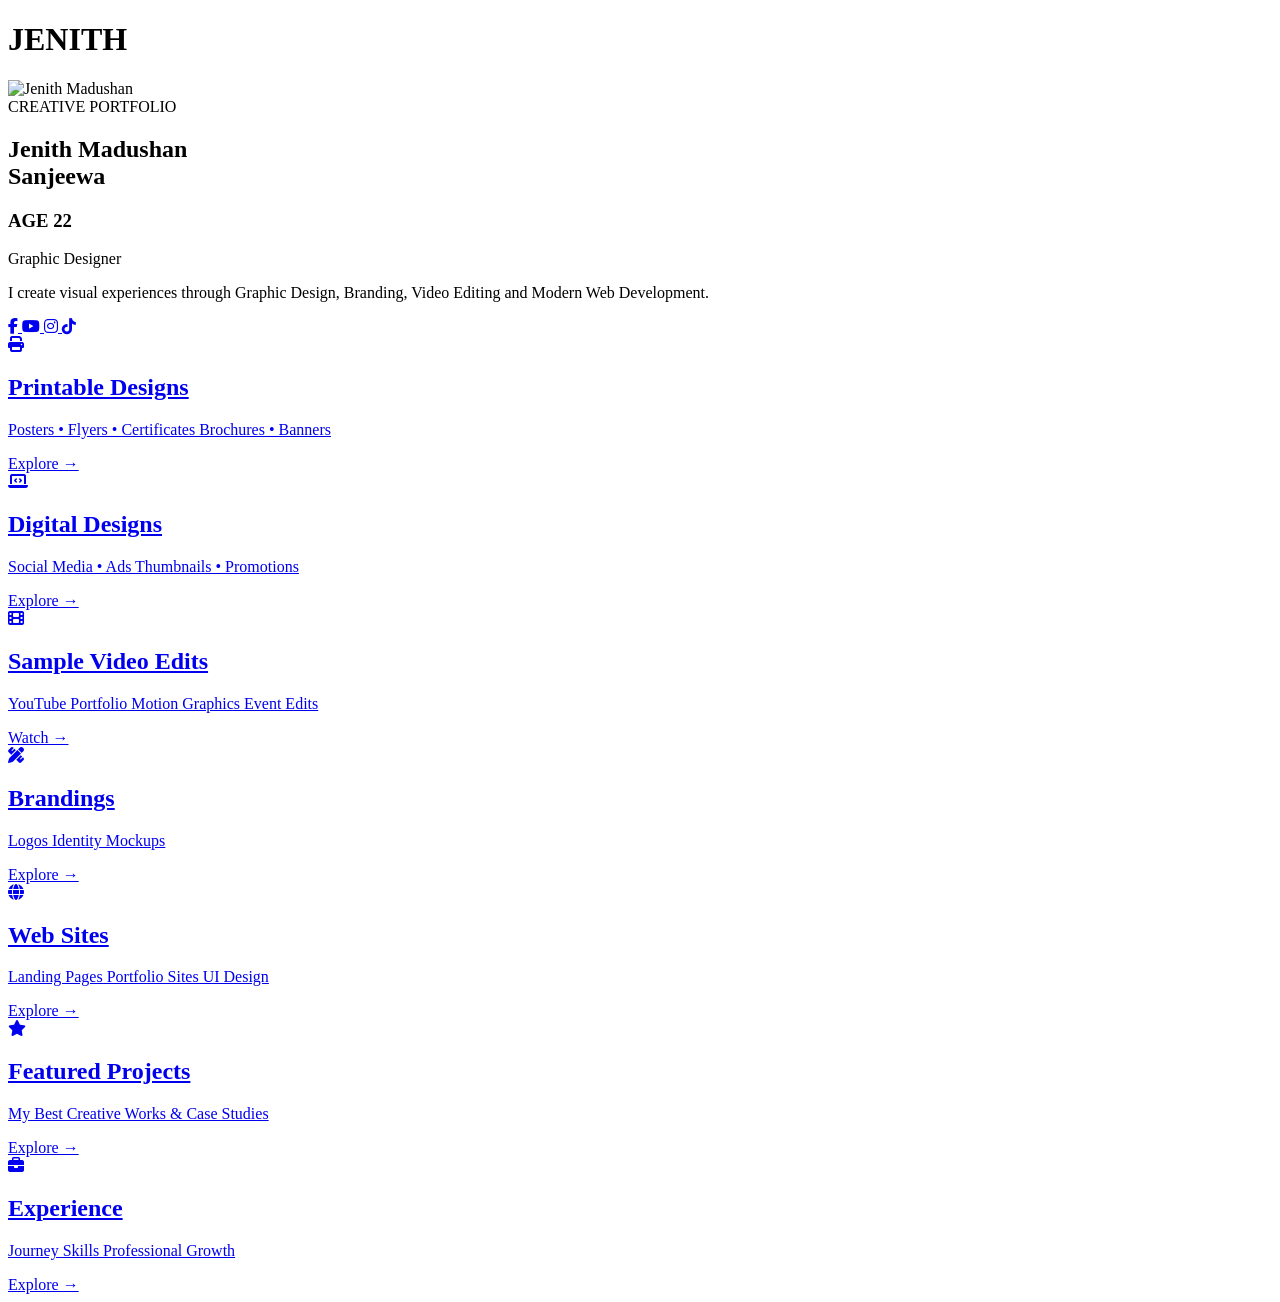
==== index.html @ fa7fbdfe "Create index.html" ====
<!DOCTYPE html>
<html lang="en">

<head>
    <meta charset="UTF-8">
    <meta name="viewport" content="width=device-width, initial-scale=1.0">

    <title>Jenith Madushan | Creative Portfolio</title>

    <meta name="description"
        content="Official Creative Portfolio of Jenith Madushan Sanjeewa - Graphic Designer, Content Creator, Video Editor & Web Developer">

    <!-- Google Fonts -->
    <link rel="preconnect" href="https://fonts.googleapis.com">
    <link rel="preconnect" href="https://fonts.gstatic.com" crossorigin>

    <link href="https://fonts.googleapis.com/css2?family=Inter:wght@300;400;500;600&family=Poppins:wght@400;600;700;800&display=swap"
        rel="stylesheet">

    <!-- Font Awesome -->
    <link rel="stylesheet"
        href="https://cdnjs.cloudflare.com/ajax/libs/font-awesome/6.7.2/css/all.min.css">

    <!-- CSS -->
    <link rel="stylesheet" href="css/style.css">
    <link rel="stylesheet" href="css/animations.css">
    <link rel="stylesheet" href="css/responsive.css">

</head>

<body>

    <!-- Loading Screen -->

    <div id="loader">

        <h1>JENITH</h1>

    </div>

    <!-- Cursor -->

    <div class="cursor-dot"></div>
    <div class="cursor-ring"></div>

    <!-- Animated Background -->

    <div class="background">

        <div class="gradient"></div>

        <div class="particles"></div>

        <div class="glow glow1"></div>
        <div class="glow glow2"></div>

    </div>

    <!-- Main Container -->

    <main>

        <!-- HERO -->

        <section class="hero">

            <div class="hero-left">

                <img src="img/me.png" alt="Jenith Madushan" class="profile">

            </div>

            <div class="hero-right">

                <span class="welcome">
                    CREATIVE PORTFOLIO
                </span>

                <h1>

                    Jenith Madushan
                    <br>
                    Sanjeewa

                </h1>

                <h3>

                    AGE
                    <span>22</span>

                </h3>

                <div class="roles">

                    <span id="typing-role">

                        Graphic Designer

                    </span>

                </div>

                <p>

                    I create visual experiences through Graphic Design,
                    Branding, Video Editing and Modern Web Development.

                </p>

                <!-- SOCIAL -->

                <div class="socials">

                    <a target="_blank"
                        href="https://www.facebook.com/profile.php?id=100086386582147">

                        <i class="fab fa-facebook-f"></i>

                    </a>

                    <a target="_blank"
                        href="https://www.youtube.com/@GamingJeNNa">

                        <i class="fab fa-youtube"></i>

                    </a>

                    <a target="_blank"
                        href="https://www.instagram.com/jms_jenna/">

                        <i class="fab fa-instagram"></i>

                    </a>

                    <a target="_blank"
                        href="https://www.tiktok.com/@gaming_jenna_yt">

                        <i class="fab fa-tiktok"></i>

                    </a>

                </div>

            </div>

        </section>

        <!-- PORTFOLIO SECTIONS -->

        <section class="portfolio-grid">

            <a href="sections/printable.html" class="card printable">

                <div class="icon">

                    <i class="fa-solid fa-print"></i>

                </div>

                <h2>Printable Designs</h2>

                <p>

                    Posters • Flyers • Certificates
                    Brochures • Banners

                </p>

                <span>Explore →</span>

            </a>

            <a href="sections/digital.html" class="card digital">

                <div class="icon">

                    <i class="fa-solid fa-laptop-code"></i>

                </div>

                <h2>Digital Designs</h2>

                <p>

                    Social Media • Ads
                    Thumbnails • Promotions

                </p>

                <span>Explore →</span>

            </a>

            <a href="sections/videos.html" class="card video">

                <div class="icon">

                    <i class="fa-solid fa-film"></i>

                </div>

                <h2>Sample Video Edits</h2>

                <p>

                    YouTube Portfolio
                    Motion Graphics
                    Event Edits

                </p>

                <span>Watch →</span>

            </a>

            <a href="sections/branding.html" class="card branding">

                <div class="icon">

                    <i class="fa-solid fa-pen-ruler"></i>

                </div>

                <h2>Brandings</h2>

                <p>

                    Logos
                    Identity
                    Mockups

                </p>

                <span>Explore →</span>

            </a>

            <a href="sections/websites.html" class="card websites">

                <div class="icon">

                    <i class="fa-solid fa-globe"></i>

                </div>

                <h2>Web Sites</h2>

                <p>

                    Landing Pages
                    Portfolio Sites
                    UI Design

                </p>

                <span>Explore →</span>

            </a>

            <a href="sections/featured.html" class="card featured">

                <div class="icon">

                    <i class="fa-solid fa-star"></i>

                </div>

                <h2>Featured Projects</h2>

                <p>

                    My Best Creative
                    Works & Case Studies

                </p>

                <span>Explore →</span>

            </a>

            <a href="sections/experience.html" class="card experience">

                <div class="icon">

                    <i class="fa-solid fa-briefcase"></i>

                </div>

                <h2>Experience</h2>

                <p>

                    Journey
                    Skills
                    Professional Growth

                </p>

                <span>Explore →</span>

            </a>

        </section>
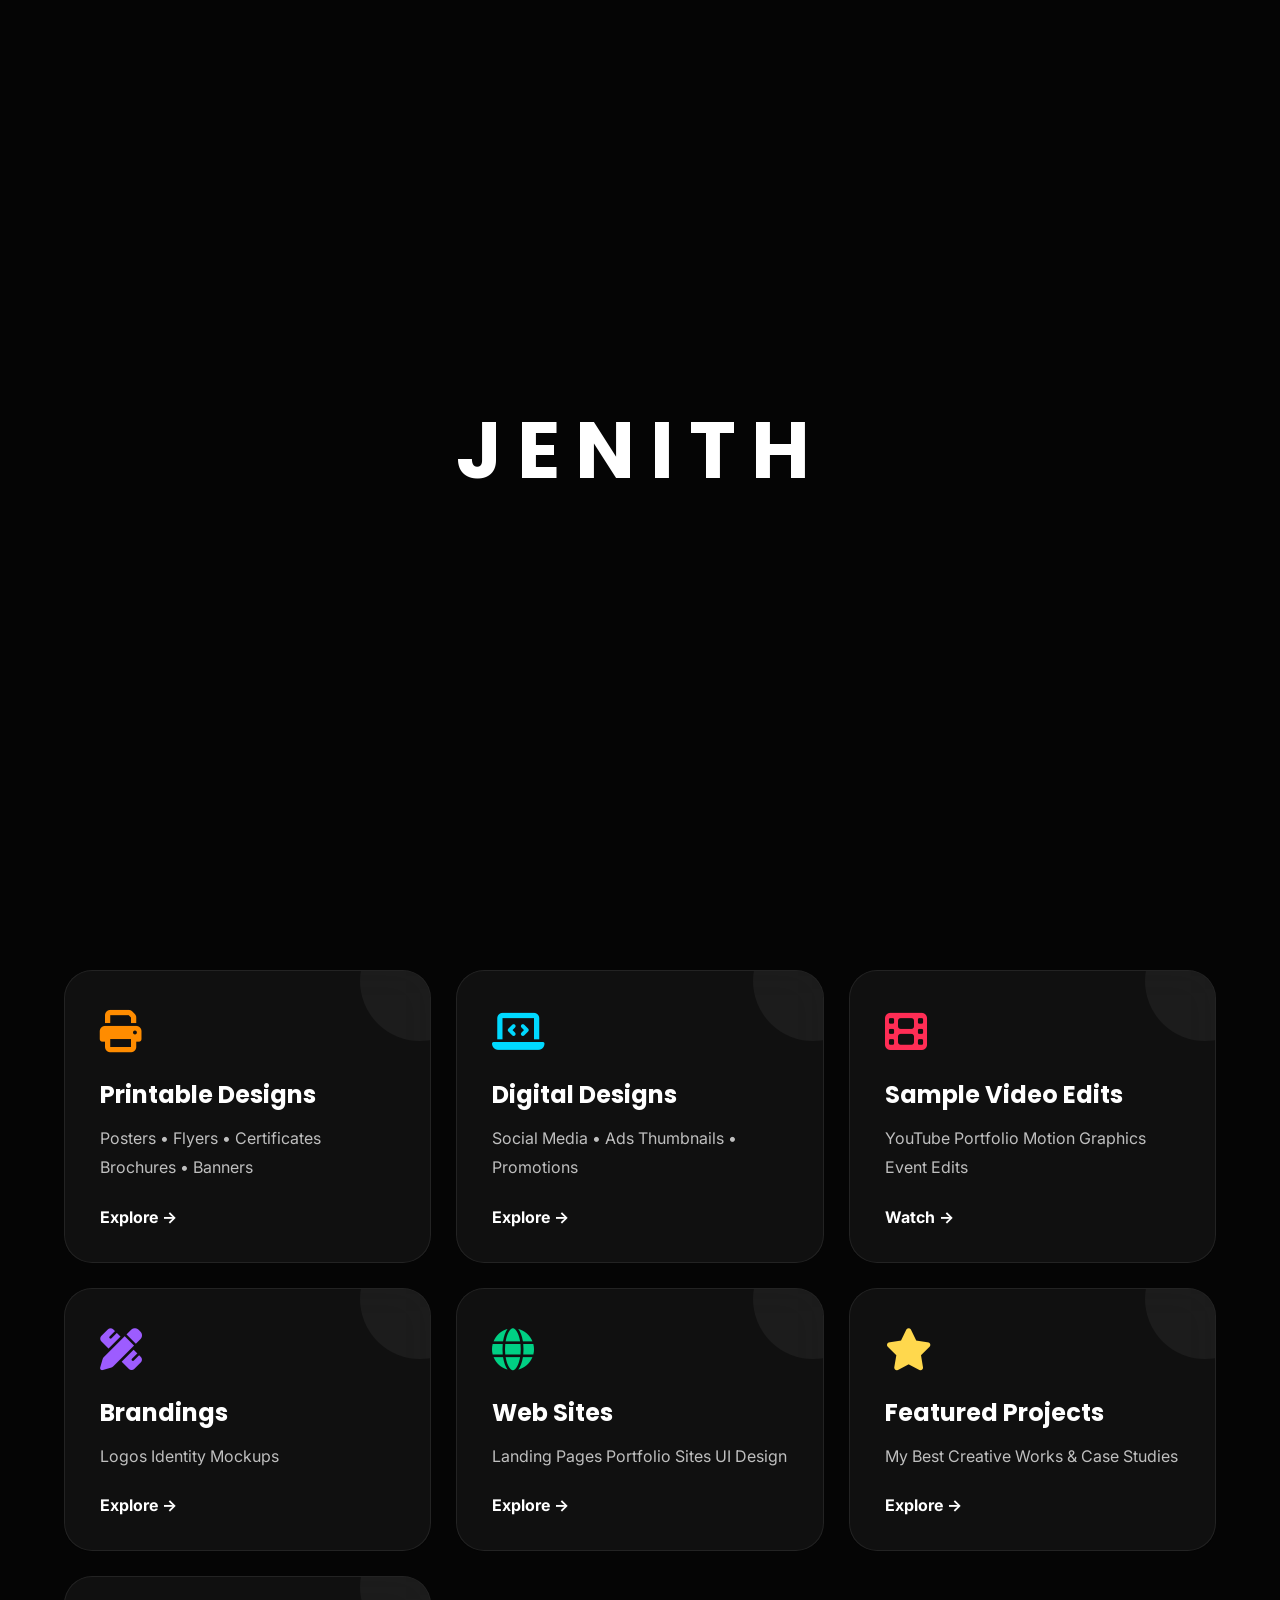
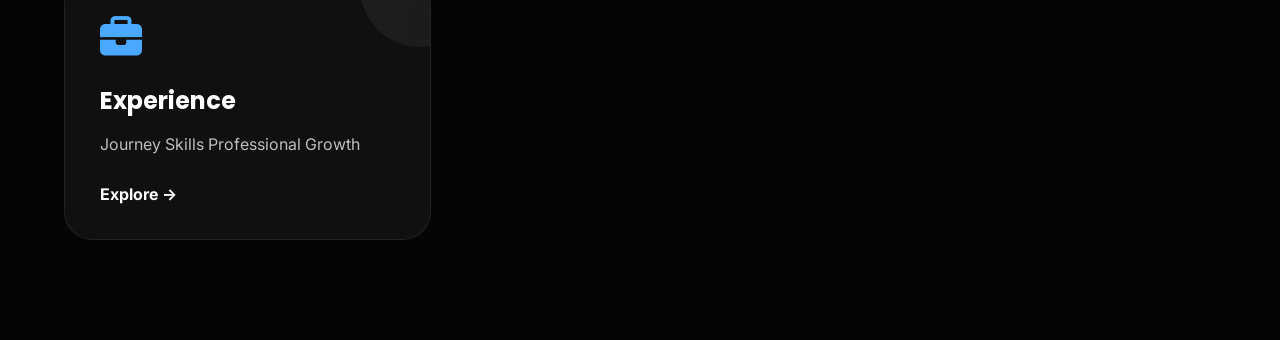
==== commit e289c3e5: "Update index.html" ====
--- a/index.html
+++ b/index.html
@@ -24,7 +24,7 @@
     <!-- CSS -->
     <link rel="stylesheet" href="css/style.css">
     <link rel="stylesheet" href="css/animations.css">
-    <link rel="stylesheet" href="css/responsive.css">
+    
 
 </head>
 
--- a/css/style.css
+++ b/css/style.css
@@ -0,0 +1,625 @@
+/* ==========================================
+   JENITH MADUSHAN PORTFOLIO
+   style.css
+========================================== */
+
+/* Google Fonts */
+@import url('https://fonts.googleapis.com/css2?family=Inter:wght@300;400;500;600&family=Poppins:wght@400;600;700;800&display=swap');
+
+/* ==============================
+   RESET
+==============================*/
+
+*{
+    margin:0;
+    padding:0;
+    box-sizing:border-box;
+}
+
+html{
+    scroll-behavior:smooth;
+}
+
+body{
+
+    background:#050505;
+
+    color:#fff;
+
+    font-family:'Inter',sans-serif;
+
+    overflow-x:hidden;
+
+}
+
+/* Scrollbar */
+
+::-webkit-scrollbar{
+
+    width:8px;
+
+}
+
+::-webkit-scrollbar-track{
+
+    background:#0b0b0b;
+
+}
+
+::-webkit-scrollbar-thumb{
+
+    background:#444;
+
+    border-radius:20px;
+
+}
+
+::-webkit-scrollbar-thumb:hover{
+
+    background:#00d4ff;
+
+}
+
+/* ==============================
+    VARIABLES
+==============================*/
+
+:root{
+
+    --bg:#050505;
+
+    --card:#121212;
+
+    --glass:rgba(20,20,20,.75);
+
+    --border:rgba(255,255,255,.08);
+
+    --text:#ffffff;
+
+    --muted:#bdbdbd;
+
+    --orange:#ff8c00;
+
+    --cyan:#00d9ff;
+
+    --red:#ff2d55;
+
+    --purple:#9d5cff;
+
+    --green:#00d084;
+
+    --yellow:#ffd84d;
+
+    --blue:#4aa8ff;
+
+}
+
+/* ==============================
+   LOADER
+==============================*/
+
+#loader{
+
+    position:fixed;
+
+    inset:0;
+
+    background:#050505;
+
+    display:flex;
+
+    justify-content:center;
+
+    align-items:center;
+
+    z-index:99999;
+
+}
+
+#loader h1{
+
+    font-size:5rem;
+
+    font-family:Poppins;
+
+    letter-spacing:15px;
+
+}
+
+/* ==============================
+ CURSOR
+==============================*/
+
+.cursor-dot{
+
+    width:8px;
+
+    height:8px;
+
+    background:white;
+
+    position:fixed;
+
+    border-radius:50%;
+
+    pointer-events:none;
+
+    z-index:9999;
+
+}
+
+.cursor-ring{
+
+    width:38px;
+
+    height:38px;
+
+    border:2px solid rgba(255,255,255,.4);
+
+    position:fixed;
+
+    border-radius:50%;
+
+    pointer-events:none;
+
+    z-index:9998;
+
+    backdrop-filter:blur(3px);
+
+}
+
+/* ==============================
+BACKGROUND
+==============================*/
+
+.background{
+
+    position:fixed;
+
+    inset:0;
+
+    overflow:hidden;
+
+    z-index:-10;
+
+}
+
+/* Animated Gradient */
+
+.gradient{
+
+    position:absolute;
+
+    inset:0;
+
+    background:
+
+    radial-gradient(circle at top left,#001a24,transparent 35%),
+
+    radial-gradient(circle at bottom right,#22001b,transparent 35%),
+
+    radial-gradient(circle at center,#111111,#050505);
+
+}
+
+/* Floating Lights */
+
+.glow{
+
+    position:absolute;
+
+    width:450px;
+
+    height:450px;
+
+    border-radius:50%;
+
+    filter:blur(140px);
+
+    opacity:.35;
+
+}
+
+.glow1{
+
+    background:#00d9ff;
+
+    top:-100px;
+
+    left:-100px;
+
+}
+
+.glow2{
+
+    background:#8b5cf6;
+
+    bottom:-100px;
+
+    right:-100px;
+
+}
+
+/* ==============================
+MAIN
+==============================*/
+
+main{
+
+    width:min(1300px,90%);
+
+    margin:auto;
+
+}
+
+/* ==============================
+ HERO
+==============================*/
+
+.hero{
+
+    min-height:100vh;
+
+    display:flex;
+
+    justify-content:space-between;
+
+    align-items:center;
+
+    gap:70px;
+
+}
+
+/* Left */
+
+.hero-left{
+
+    flex:1;
+
+    display:flex;
+
+    justify-content:center;
+
+}
+
+/* Photo */
+
+.profile{
+
+    width:420px;
+
+    max-width:100%;
+
+    border-radius:30px;
+
+    border:1px solid var(--border);
+
+    box-shadow:
+
+    0 0 50px rgba(0,217,255,.15);
+
+}
+
+/* Right */
+
+.hero-right{
+
+    flex:1;
+
+}
+
+.welcome{
+
+    color:var(--cyan);
+
+    font-weight:600;
+
+    letter-spacing:4px;
+
+}
+
+.hero h1{
+
+    margin-top:15px;
+
+    font-size:4.2rem;
+
+    font-family:Poppins;
+
+    line-height:1;
+
+}
+
+.hero h3{
+
+    margin-top:25px;
+
+    color:#bbb;
+
+}
+
+.hero h3 span{
+
+    color:white;
+
+}
+
+.roles{
+
+    margin-top:20px;
+
+    font-size:1.5rem;
+
+    color:var(--cyan);
+
+    font-weight:700;
+
+}
+
+.hero p{
+
+    margin-top:30px;
+
+    color:#bcbcbc;
+
+    line-height:1.9;
+
+    font-size:18px;
+
+}
+
+/* ==============================
+SOCIALS
+==============================*/
+
+.socials{
+
+    margin-top:40px;
+
+    display:flex;
+
+    gap:18px;
+
+}
+
+.socials a{
+
+    width:58px;
+
+    height:58px;
+
+    display:flex;
+
+    justify-content:center;
+
+    align-items:center;
+
+    border-radius:18px;
+
+    text-decoration:none;
+
+    color:white;
+
+    background:var(--glass);
+
+    border:1px solid var(--border);
+
+    font-size:22px;
+
+    transition:.35s;
+
+}
+
+.socials a:hover{
+
+    transform:translateY(-8px);
+
+    box-shadow:0 0 25px rgba(255,255,255,.25);
+
+}
+
+/* ==============================
+PORTFOLIO GRID
+==============================*/
+
+.portfolio-grid{
+
+    display:grid;
+
+    grid-template-columns:repeat(auto-fit,minmax(290px,1fr));
+
+    gap:25px;
+
+    margin:70px 0 100px;
+
+}
+
+/* Card */
+
+.card{
+
+    background:var(--glass);
+
+    border:1px solid var(--border);
+
+    border-radius:28px;
+
+    padding:35px;
+
+    text-decoration:none;
+
+    color:white;
+
+    transition:.35s;
+
+    backdrop-filter:blur(20px);
+
+    position:relative;
+
+    overflow:hidden;
+
+}
+
+.card::before{
+
+    content:"";
+
+    position:absolute;
+
+    width:120px;
+
+    height:120px;
+
+    background:rgba(255,255,255,.05);
+
+    border-radius:50%;
+
+    top:-50px;
+
+    right:-50px;
+
+}
+
+.card:hover{
+
+    transform:translateY(-10px);
+
+}
+
+/* Icon */
+
+.icon{
+
+    font-size:42px;
+
+    margin-bottom:20px;
+
+}
+
+.card h2{
+
+    font-family:Poppins;
+
+    margin-bottom:12px;
+
+}
+
+.card p{
+
+    color:#bfbfbf;
+
+    line-height:1.8;
+
+}
+
+.card span{
+
+    display:inline-block;
+
+    margin-top:25px;
+
+    font-weight:700;
+
+}
+
+/* Accent Colors */
+
+.printable .icon{
+
+    color:var(--orange);
+
+}
+
+.digital .icon{
+
+    color:var(--cyan);
+
+}
+
+.video .icon{
+
+    color:var(--red);
+
+}
+
+.branding .icon{
+
+    color:var(--purple);
+
+}
+
+.websites .icon{
+
+    color:var(--green);
+
+}
+
+.featured .icon{
+
+    color:var(--yellow);
+
+}
+
+.experience .icon{
+
+    color:var(--blue);
+
+}
+
+/* Hover Glow */
+
+.printable:hover{
+
+    box-shadow:0 0 35px rgba(255,140,0,.35);
+
+}
+
+.digital:hover{
+
+    box-shadow:0 0 35px rgba(0,217,255,.35);
+
+}
+
+.video:hover{
+
+    box-shadow:0 0 35px rgba(255,45,85,.35);
+
+}
+
+.branding:hover{
+
+    box-shadow:0 0 35px rgba(157,92,255,.35);
+
+}
+
+.websites:hover{
+
+    box-shadow:0 0 35px rgba(0,208,132,.35);
+
+}
+
+.featured:hover{
+
+    box-shadow:0 0 35px rgba(255,216,77,.35);
+
+}
+
+.experience:hover{
+
+    box-shadow:0 0 35px rgba(74,168,255,.35);
+
+}
+
+/* ==============================
+FOOTER PLACEHOLDER
+==============================*/
+
+footer{
+
+    padding:80px 0;
+
+    text-align:center;
+
+    color:#888;
+
+}
--- a/css/animations.css
+++ b/css/animations.css
@@ -0,0 +1,473 @@
+/* ==========================================
+   JENITH MADUSHAN PORTFOLIO
+   animations.css
+==========================================*/
+
+/* ==============================
+   FLOATING PROFILE
+==============================*/
+
+.profile{
+    animation: floatProfile 6s ease-in-out infinite;
+}
+
+@keyframes floatProfile{
+
+    0%{
+        transform:translateY(0px);
+    }
+
+    50%{
+        transform:translateY(-18px);
+    }
+
+    100%{
+        transform:translateY(0px);
+    }
+
+}
+
+/* ==============================
+   BACKGROUND GLOW
+==============================*/
+
+.glow1{
+    animation: glowMoveOne 16s ease-in-out infinite alternate;
+}
+
+.glow2{
+    animation: glowMoveTwo 18s ease-in-out infinite alternate;
+}
+
+@keyframes glowMoveOne{
+
+    from{
+        transform:translate(0,0) scale(1);
+    }
+
+    to{
+        transform:translate(180px,120px) scale(1.25);
+    }
+
+}
+
+@keyframes glowMoveTwo{
+
+    from{
+        transform:translate(0,0) scale(1);
+    }
+
+    to{
+        transform:translate(-180px,-120px) scale(1.2);
+    }
+
+}
+
+/* ==============================
+   GRADIENT ANIMATION
+==============================*/
+
+.gradient{
+
+    background-size:300% 300%;
+
+    animation:gradientAnimation 18s ease infinite;
+
+}
+
+@keyframes gradientAnimation{
+
+    0%{
+        background-position:0% 50%;
+    }
+
+    50%{
+        background-position:100% 50%;
+    }
+
+    100%{
+        background-position:0% 50%;
+    }
+
+}
+
+/* ==============================
+   HERO FADE
+==============================*/
+
+.hero-left{
+    animation:heroLeft .9s ease forwards;
+}
+
+.hero-right{
+    animation:heroRight .9s ease forwards;
+}
+
+@keyframes heroLeft{
+
+    from{
+        opacity:0;
+        transform:translateX(-60px);
+    }
+
+    to{
+        opacity:1;
+        transform:translateX(0);
+    }
+
+}
+
+@keyframes heroRight{
+
+    from{
+        opacity:0;
+        transform:translateX(60px);
+    }
+
+    to{
+        opacity:1;
+        transform:translateX(0);
+    }
+
+}
+
+/* ==============================
+   SOCIAL BUTTONS
+==============================*/
+
+.socials a{
+
+    transition:
+        .35s ease,
+        box-shadow .35s ease,
+        transform .35s ease;
+
+}
+
+.socials a:hover{
+
+    transform:
+        translateY(-8px)
+        scale(1.12)
+        rotate(-4deg);
+
+}
+
+/* ==============================
+   CARD HOVER
+==============================*/
+
+.card{
+
+    transition:
+        transform .45s ease,
+        box-shadow .45s ease,
+        border-color .45s ease;
+
+}
+
+.card:hover{
+
+    transform:
+        perspective(1000px)
+        rotateX(5deg)
+        rotateY(-5deg)
+        translateY(-12px);
+
+}
+
+.card:hover::before{
+
+    animation:cardLight 1.2s linear;
+
+}
+
+@keyframes cardLight{
+
+    0%{
+
+        transform:
+        translateX(-150px)
+        rotate(45deg);
+
+        opacity:0;
+
+    }
+
+    50%{
+
+        opacity:.5;
+
+    }
+
+    100%{
+
+        transform:
+        translateX(550px)
+        rotate(45deg);
+
+        opacity:0;
+
+    }
+
+}
+
+/* ==============================
+   ICON FLOAT
+==============================*/
+
+.icon{
+
+    animation:iconFloat 4s ease-in-out infinite;
+
+}
+
+@keyframes iconFloat{
+
+    0%{
+        transform:translateY(0px);
+    }
+
+    50%{
+        transform:translateY(-8px);
+    }
+
+    100%{
+        transform:translateY(0px);
+    }
+
+}
+
+/* ==============================
+   EXPLORE TEXT
+==============================*/
+
+.card span{
+
+    transition:.35s;
+
+}
+
+.card:hover span{
+
+    letter-spacing:2px;
+
+    transform:translateX(8px);
+
+}
+
+/* ==============================
+   LOADER
+==============================*/
+
+#loader h1{
+
+    animation:loaderPulse 1.4s infinite;
+
+}
+
+@keyframes loaderPulse{
+
+    0%{
+
+        opacity:.4;
+        transform:scale(.96);
+
+    }
+
+    50%{
+
+        opacity:1;
+        transform:scale(1.06);
+
+    }
+
+    100%{
+
+        opacity:.4;
+        transform:scale(.96);
+
+    }
+
+}
+
+/* ==============================
+   TYPING CURSOR
+==============================*/
+
+#typing-role{
+
+    position:relative;
+
+}
+
+#typing-role::after{
+
+    content:"";
+
+    width:2px;
+
+    height:100%;
+
+    background:#00d9ff;
+
+    position:absolute;
+
+    right:-6px;
+
+    top:0;
+
+    animation:blink .8s infinite;
+
+}
+
+@keyframes blink{
+
+    0%{
+        opacity:1;
+    }
+
+    50%{
+        opacity:0;
+    }
+
+    100%{
+        opacity:1;
+    }
+
+}
+
+/* ==============================
+   SECTION REVEAL
+==============================*/
+
+.reveal{
+
+    opacity:0;
+
+    transform:translateY(80px);
+
+    transition:
+        opacity .8s ease,
+        transform .8s ease;
+
+}
+
+.reveal.active{
+
+    opacity:1;
+
+    transform:translateY(0);
+
+}
+
+/* ==============================
+   BUTTON GLOW
+==============================*/
+
+.card::after{
+
+    content:"";
+
+    position:absolute;
+
+    inset:0;
+
+    border-radius:28px;
+
+    opacity:0;
+
+    transition:.45s;
+
+    border:1px solid rgba(255,255,255,.15);
+
+}
+
+.card:hover::after{
+
+    opacity:1;
+
+}
+
+/* ==============================
+   HERO TEXT
+==============================*/
+
+.hero h1{
+
+    animation:titleReveal 1.1s ease;
+
+}
+
+@keyframes titleReveal{
+
+    from{
+
+        opacity:0;
+
+        transform:translateY(30px);
+
+    }
+
+    to{
+
+        opacity:1;
+
+        transform:translateY(0);
+
+    }
+
+}
+
+/* ==============================
+   PARALLAX FEEL
+==============================*/
+
+.hero{
+
+    animation:heroAppear 1.2s ease;
+
+}
+
+@keyframes heroAppear{
+
+    from{
+
+        opacity:0;
+
+        transform:scale(.98);
+
+    }
+
+    to{
+
+        opacity:1;
+
+        transform:scale(1);
+
+    }
+
+}
+
+/* ==============================
+   SMOOTH IMAGE SHADOW
+==============================*/
+
+.profile{
+
+    transition:
+        transform .4s ease,
+        box-shadow .4s ease;
+
+}
+
+.profile:hover{
+
+    transform:
+        scale(1.03);
+
+    box-shadow:
+        0 0 60px rgba(0,217,255,.25),
+        0 0 120px rgba(0,217,255,.08);
+
+}
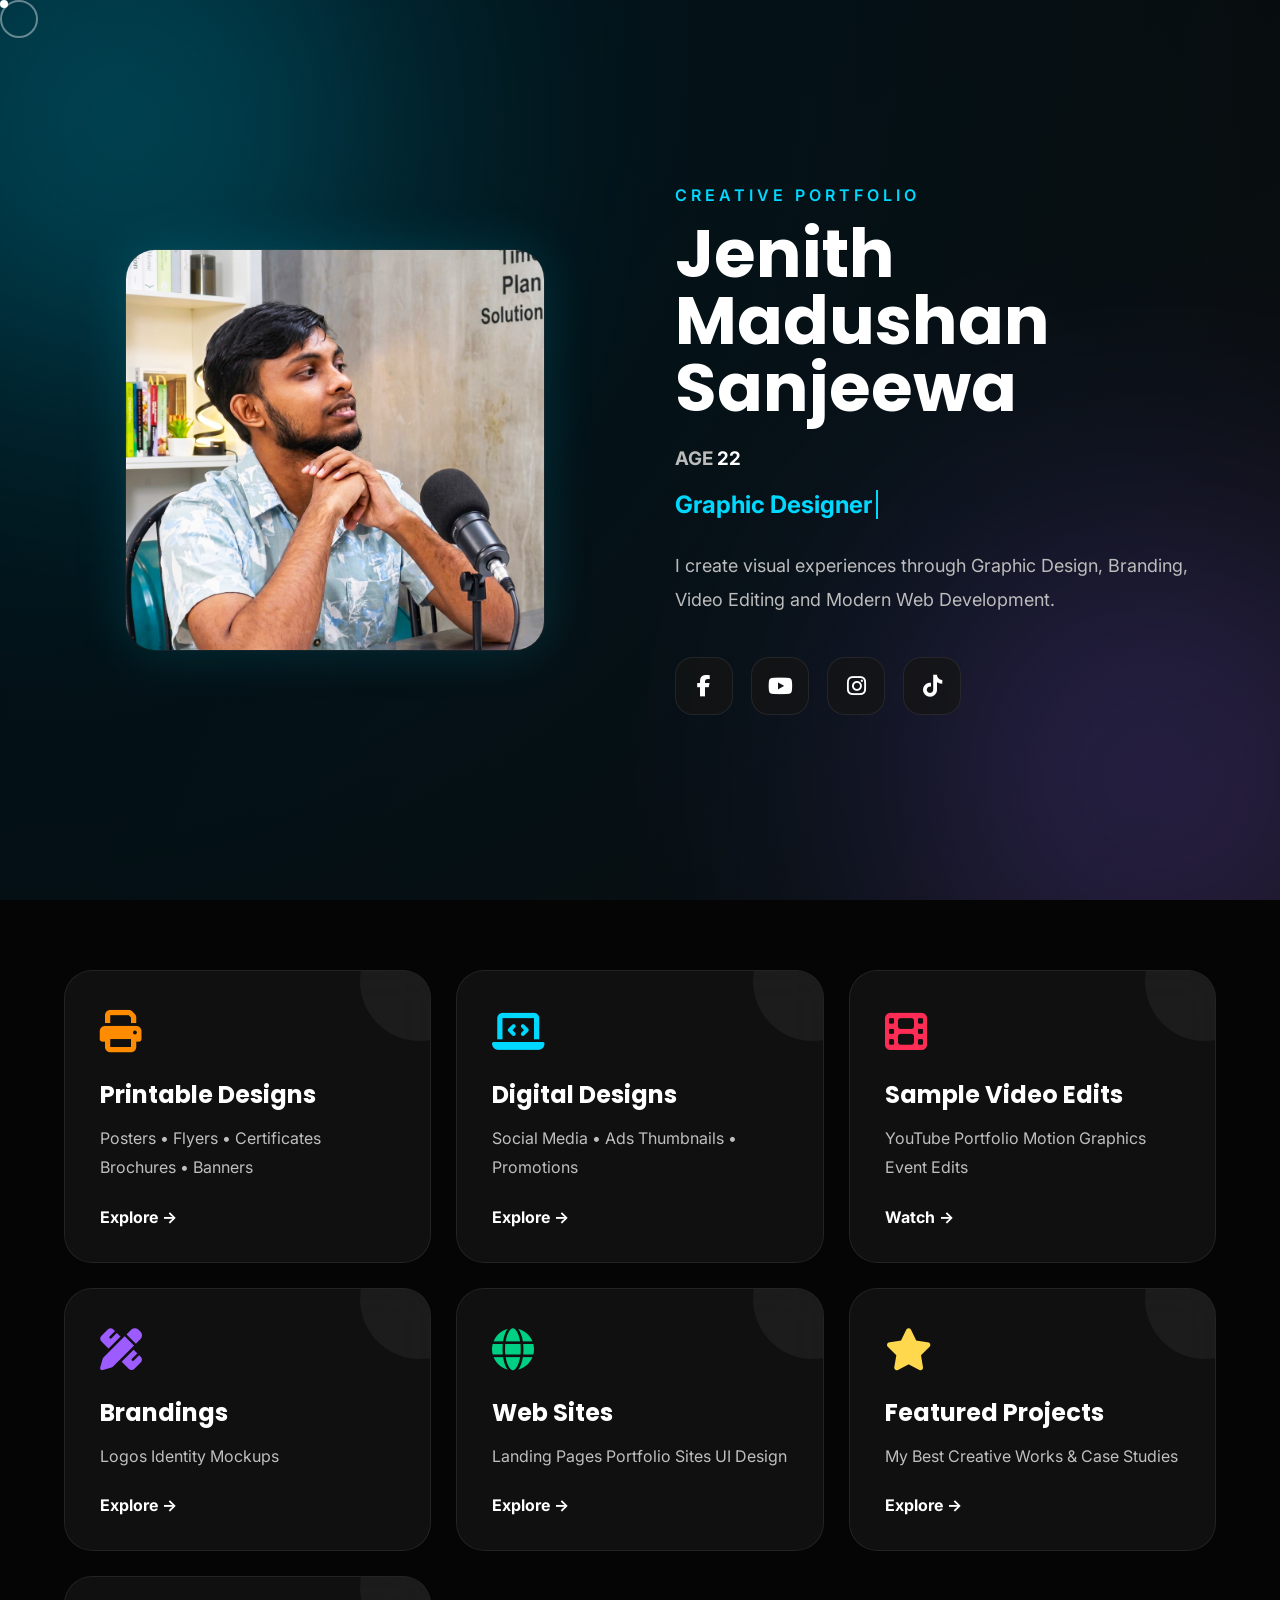
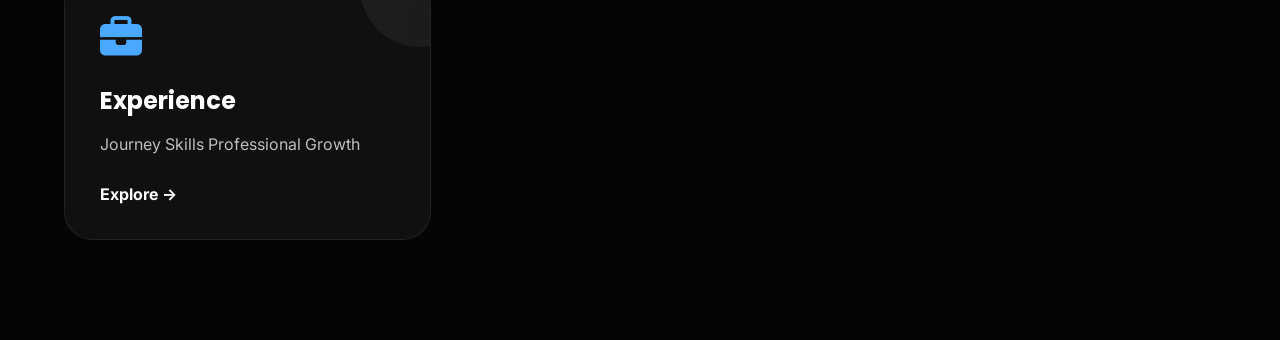
==== commit c52ff9b7: "Update index.html" ====
--- a/index.html
+++ b/index.html
@@ -24,7 +24,7 @@
     <!-- CSS -->
     <link rel="stylesheet" href="css/style.css">
     <link rel="stylesheet" href="css/animations.css">
-    
+    <link rel="stylesheet" href="css/responsive.css">
 
 </head>
 
@@ -34,7 +34,7 @@
 
     <div id="loader">
 
-        <h1>JENITH</h1>
+        <h1>WELCOME</h1>
 
     </div>
 
@@ -55,7 +55,18 @@
         <div class="glow glow2"></div>
 
     </div>
-
+<script>
+window.addEventListener("load", () => {
+    const loader = document.getElementById("loader");
+
+    loader.style.opacity = "0";
+    loader.style.visibility = "hidden";
+
+    setTimeout(() => {
+        loader.style.display = "none";
+    }, 600);
+});
+</script>
     <!-- Main Container -->
 
     <main>
--- a/css/responsive.css
+++ b/css/responsive.css
@@ -0,0 +1,55 @@
+/* ===========================
+   RESPONSIVE DESIGN
+=========================== */
+
+@media (max-width: 1024px) {
+
+    .hero {
+        flex-direction: column;
+        text-align: center;
+        gap: 40px;
+    }
+
+    .hero h1 {
+        font-size: 3rem;
+    }
+
+    .profile {
+        width: 300px;
+    }
+}
+
+@media (max-width: 768px) {
+
+    .hero h1 {
+        font-size: 2.5rem;
+    }
+
+    .socials {
+        justify-content: center;
+        flex-wrap: wrap;
+    }
+
+    .portfolio-grid {
+        grid-template-columns: 1fr;
+    }
+}
+
+@media (max-width: 480px) {
+
+    .hero h1 {
+        font-size: 2rem;
+    }
+
+    .roles {
+        font-size: 1.1rem;
+    }
+
+    .profile {
+        width: 220px;
+    }
+
+    .card {
+        padding: 25px;
+    }
+}
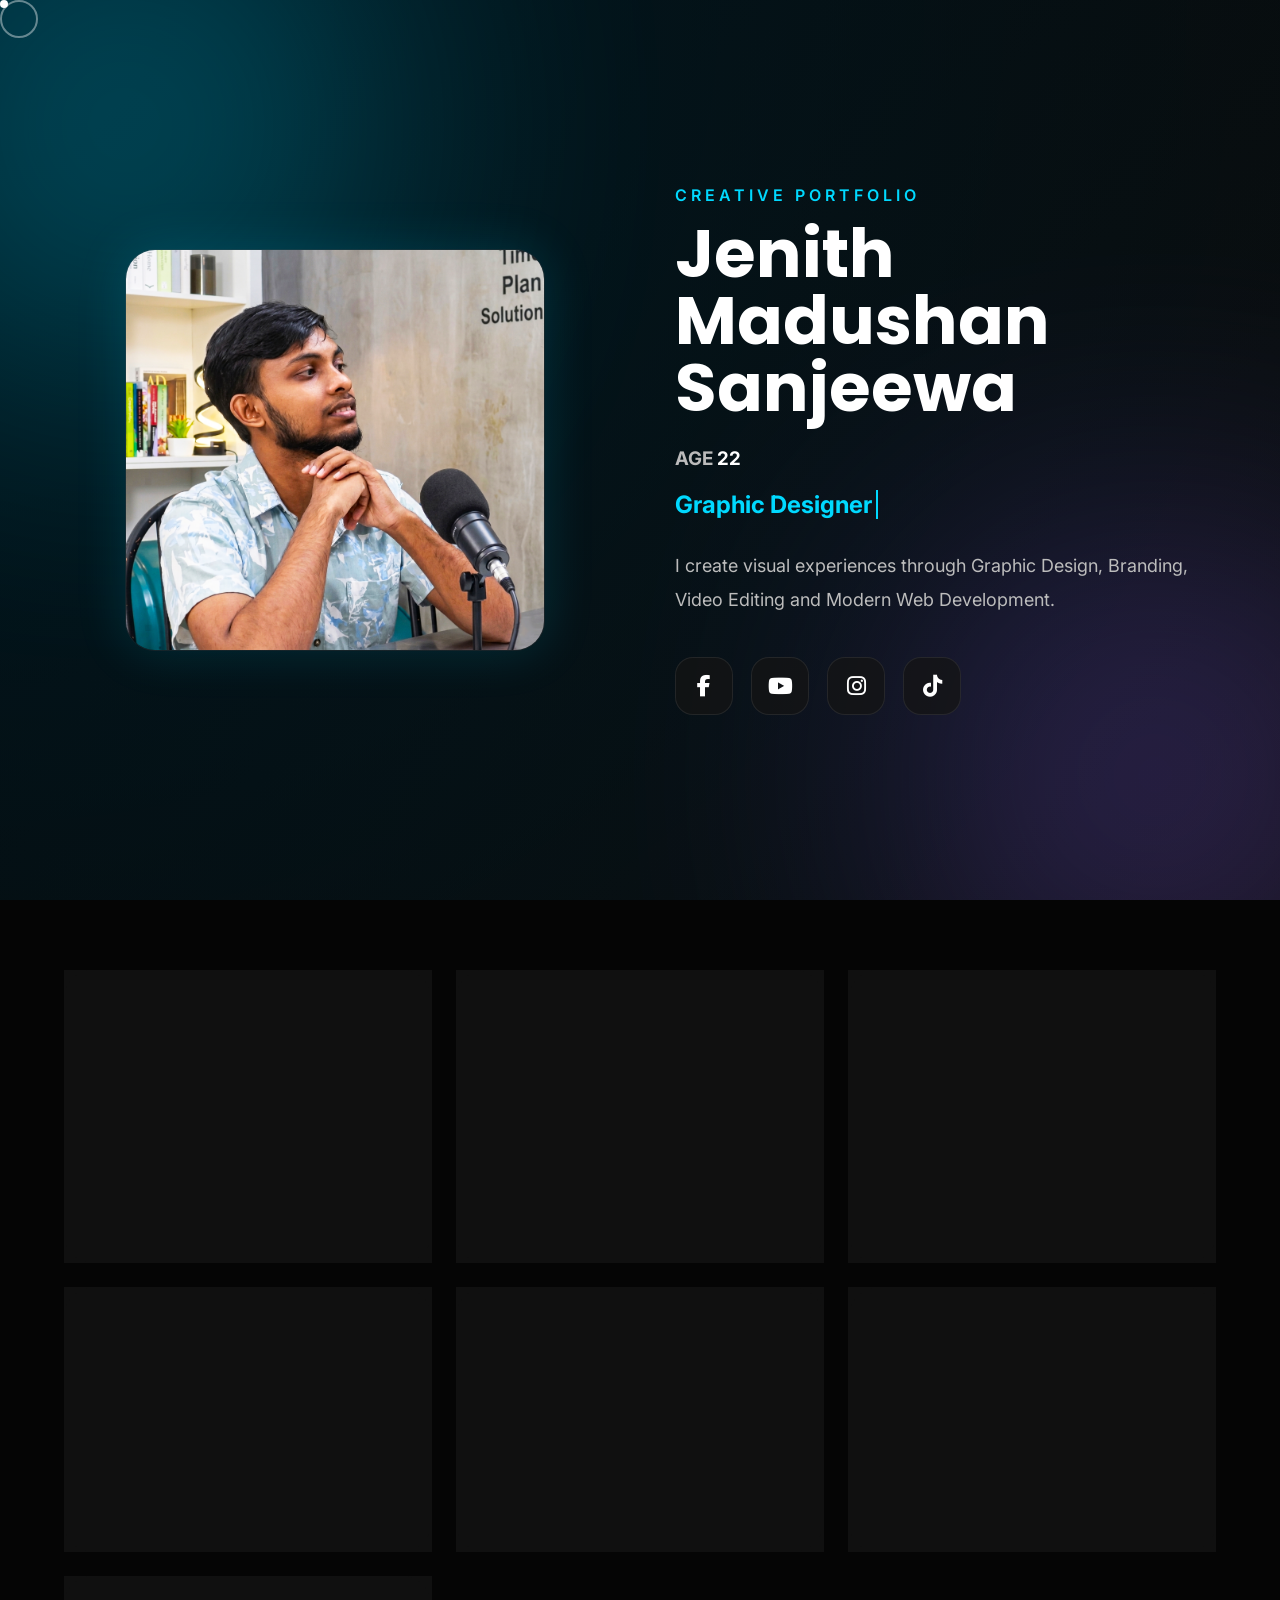
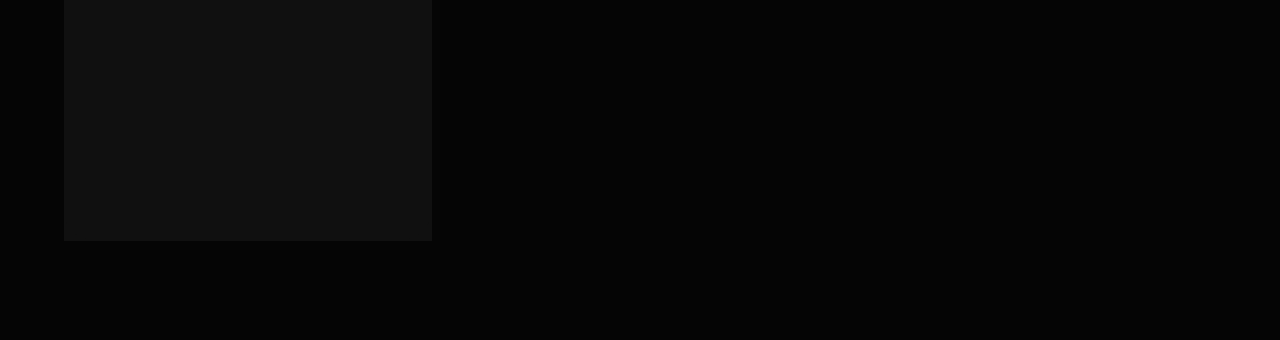
==== commit 3329cf24: "Update index.html" ====
--- a/index.html
+++ b/index.html
@@ -161,7 +161,7 @@
 
         <section class="portfolio-grid">
 
-            <a href="sections/printable.html" class="card printable">
+            <a href="pdf-viewer.html?file=pdfs/printable-designs.pdf&title=Printable%20Designs" class="card printable">
 
                 <div class="icon">
 
@@ -182,7 +182,7 @@
 
             </a>
 
-            <a href="sections/digital.html" class="card digital">
+            <a href="pdf-viewer.html?file=pdfs/digital-designs.pdf&title=Digital%20Designs" class="card digital">
 
                 <div class="icon">
 
@@ -203,7 +203,7 @@
 
             </a>
 
-            <a href="sections/videos.html" class="card video">
+            <a href="pdf-viewer.html?file=pdfs/sample-video-edits.pdf&title=Sample%20Video%20Edits" class="card video">
 
                 <div class="icon">
 
@@ -225,7 +225,7 @@
 
             </a>
 
-            <a href="sections/branding.html" class="card branding">
+            <a href="pdf-viewer.html?file=pdfs/brandings.pdf&title=Brandings" class="card branding">
 
                 <div class="icon">
 
@@ -247,7 +247,7 @@
 
             </a>
 
-            <a href="sections/websites.html" class="card websites">
+            <a href="pdf-viewer.html?file=pdfs/web-sites.pdf&title=Web%20Sites" class="card websites">
 
                 <div class="icon">
 
@@ -269,7 +269,7 @@
 
             </a>
 
-            <a href="sections/featured.html" class="card featured">
+            <a href="pdf-viewer.html?file=pdfs/featured-projects.pdf&title=Featured%20Projects" class="card featured">
 
                 <div class="icon">
 
@@ -290,7 +290,7 @@
 
             </a>
 
-            <a href="sections/experience.html" class="card experience">
+            <a href="pdf-viewer.html?file=pdfs/experience.pdf&title=Experience" class="card experience">
 
                 <div class="icon">
 
